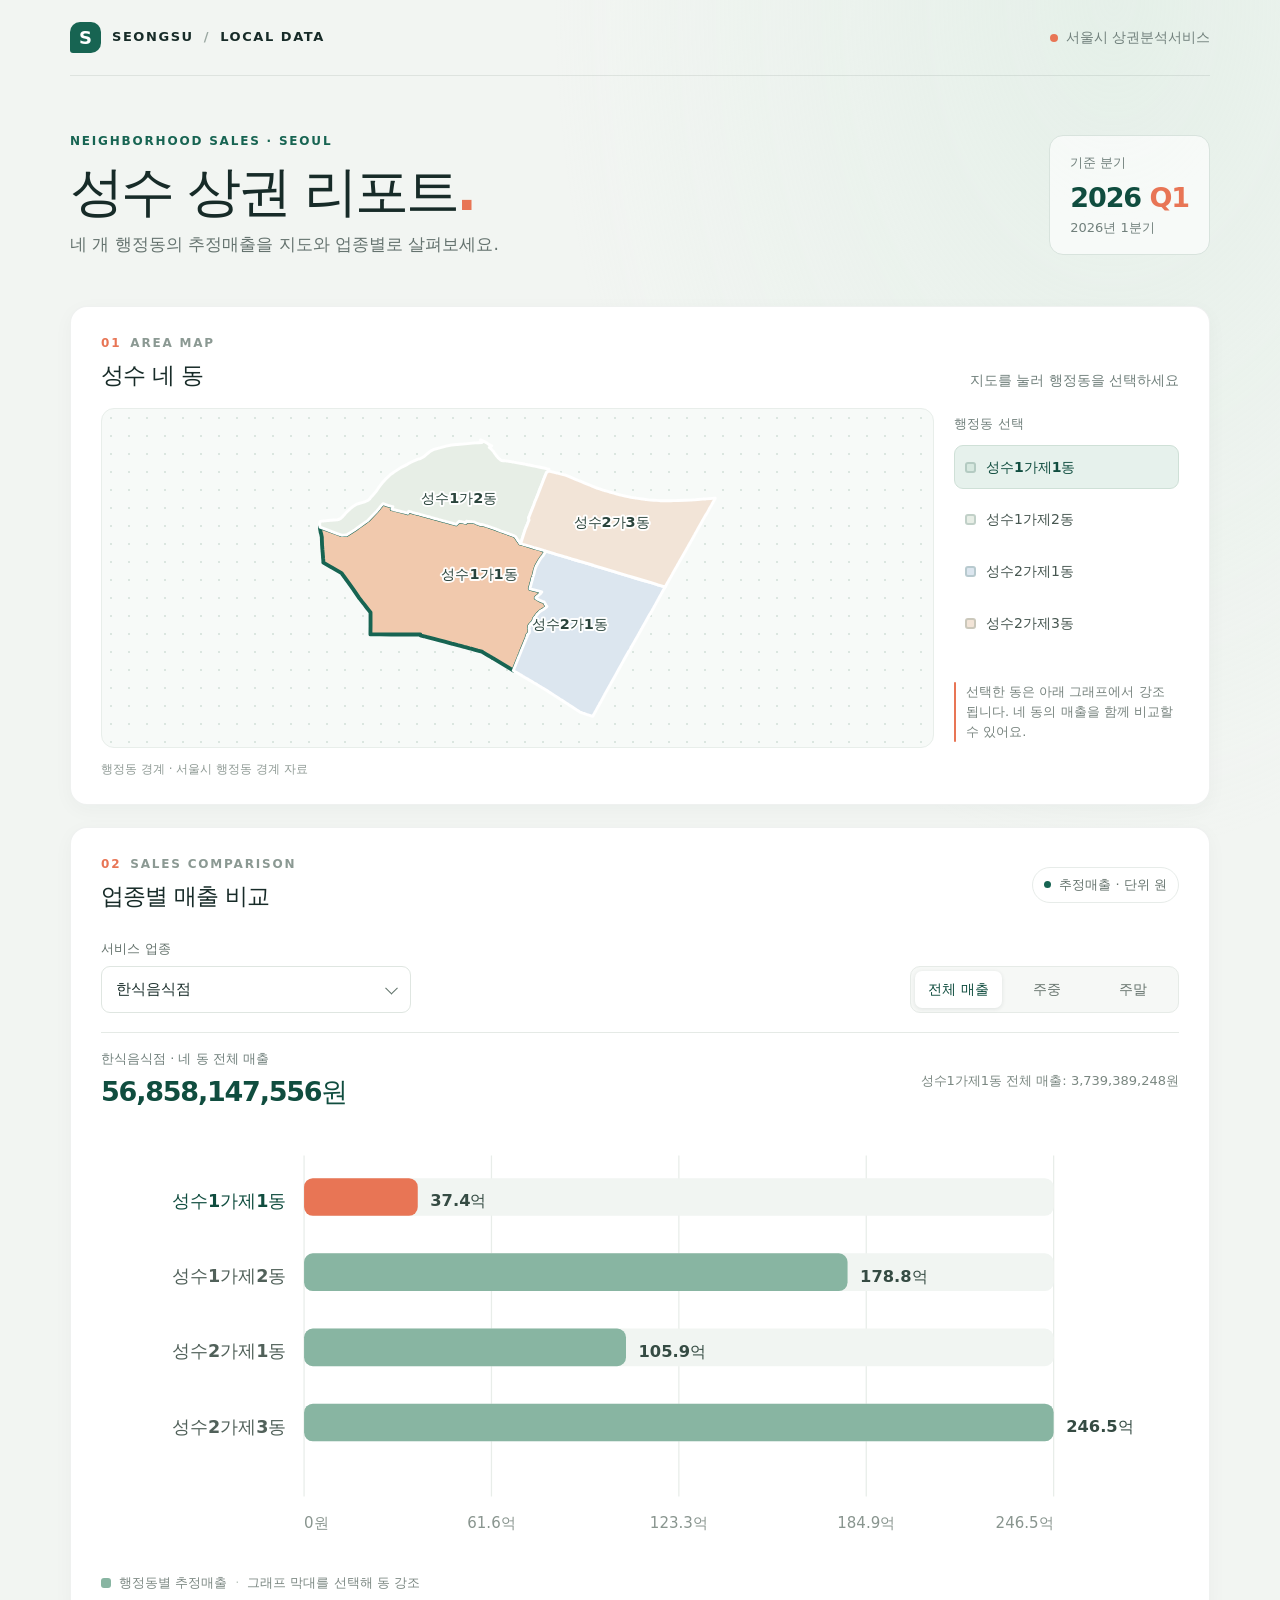
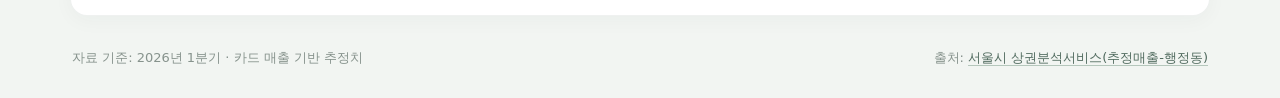
==== seongsu/index.html @ bf9fd745 "Add Seongsu sales dashboard" ====
<!doctype html>
<html lang="ko">
  <head>
    <meta charset="utf-8">
    <meta name="viewport" content="width=device-width, initial-scale=1">
    <meta name="theme-color" content="#f3f5f2">
    <meta name="description" content="서울시 상권분석서비스 추정매출로 보는 성수 네 행정동 상권">
    <title>성수 상권 리포트 · 2026 1분기</title>
    <link rel="stylesheet" href="styles.css">
    <script src="app.js" defer></script>
  </head>
  <body>
    <main class="page-shell">
      <header class="site-header">
        <a class="brand" href="#top" aria-label="성수 상권 리포트 처음으로">
          <span class="brand-mark" aria-hidden="true">S</span>
          <span>SEONGSU <span class="brand-divider">/</span> LOCAL DATA</span>
        </a>
        <div class="header-meta"><span class="live-dot" aria-hidden="true"></span> 서울시 상권분석서비스</div>
      </header>

      <section class="intro" id="top">
        <div>
          <p class="eyebrow">NEIGHBORHOOD SALES · SEOUL</p>
          <h1>성수 상권 리포트<span class="title-period">.</span></h1>
          <p class="intro-copy">네 개 행정동의 추정매출을 지도와 업종별로 살펴보세요.</p>
        </div>
        <div class="quarter-stamp">
          <span class="stamp-label">기준 분기</span>
          <strong>2026 <span>Q1</span></strong>
          <span class="stamp-caption">2026년 1분기</span>
        </div>
      </section>

      <section class="panel map-panel" aria-labelledby="map-title">
        <div class="panel-heading">
          <div>
            <p class="section-kicker">01 <span>AREA MAP</span></p>
            <h2 id="map-title">성수 네 동</h2>
          </div>
          <p class="panel-hint">지도를 눌러 행정동을 선택하세요</p>
        </div>
        <div class="map-layout">
          <div class="map-frame" id="map-frame">
            <div class="map-loading" id="map-loading">행정동 경계를 불러오는 중</div>
            <svg id="neighborhood-map" class="neighborhood-map" role="group" aria-label="성수 네 행정동 경계 지도" viewBox="0 0 860 350" hidden></svg>
          </div>
          <aside class="map-aside">
            <p class="aside-label">행정동 선택</p>
            <div class="area-list" id="area-list" aria-label="행정동 목록"></div>
            <div class="selected-area-note">
              <span class="note-rule"></span>
              <p>선택한 동은 아래 그래프에서 강조됩니다. 네 동의 매출을 함께 비교할 수 있어요.</p>
            </div>
          </aside>
        </div>
        <p class="map-credit">행정동 경계 · 서울시 행정동 경계 자료</p>
      </section>

      <section class="panel chart-panel" aria-labelledby="chart-title">
        <div class="panel-heading chart-heading">
          <div>
            <p class="section-kicker">02 <span>SALES COMPARISON</span></p>
            <h2 id="chart-title">업종별 매출 비교</h2>
          </div>
          <div class="data-badge"><span class="badge-dot"></span> 추정매출 · 단위 원</div>
        </div>

        <div class="control-row">
          <label class="industry-control" for="industry-select">
            <span>서비스 업종</span>
            <span class="select-wrap">
              <select id="industry-select" aria-label="서비스 업종 선택"></select>
            </span>
          </label>
          <div class="metric-tabs" role="tablist" aria-label="매출 구분">
            <button class="metric-tab is-active" type="button" role="tab" aria-selected="true" data-metric="total">전체 매출</button>
            <button class="metric-tab" type="button" role="tab" aria-selected="false" data-metric="weekday">주중</button>
            <button class="metric-tab" type="button" role="tab" aria-selected="false" data-metric="weekend">주말</button>
          </div>
        </div>

        <div class="chart-summary" aria-live="polite">
          <div>
            <p class="summary-label" id="summary-label">선택 업종 · 네 동 합계</p>
            <p class="summary-value" id="summary-value">—</p>
          </div>
          <p class="summary-caption" id="summary-caption">업종을 선택하면 행정동별 매출을 비교합니다.</p>
        </div>

        <div class="chart-scroll" id="chart-scroll">
          <svg id="sales-chart" class="sales-chart" role="img" aria-label="선택한 업종의 행정동별 추정매출 그래프" viewBox="0 0 860 350"></svg>
        </div>
        <div class="chart-legend"><span class="legend-swatch"></span> 행정동별 추정매출 <span class="legend-separator">·</span> 그래프 막대를 선택해 동 강조</div>
      </section>

      <footer class="site-footer">
        <p>자료 기준: 2026년 1분기 · 카드 매출 기반 추정치</p>
        <p>출처: <a href="https://data.seoul.go.kr/dataList/OA-22175/S/1/datasetView.do" target="_blank" rel="noreferrer">서울시 상권분석서비스(추정매출-행정동)</a></p>
      </footer>
    </main>
  </body>
</html>
---- seongsu/styles.css ----
:root {
  color-scheme: light;
  --ink: #172b28;
  --muted: #71807c;
  --line: #e5eae6;
  --paper: #ffffff;
  --canvas: #f2f5f2;
  --green: #176452;
  --green-dark: #104d3f;
  --green-soft: #e6f1ec;
  --orange: #e87555;
  --orange-soft: #fff0e9;
  --blue-soft: #eaf0f4;
  font-family: Inter, "Pretendard", "Apple SD Gothic Neo", "Noto Sans KR", system-ui, sans-serif;
  font-synthesis: none;
  text-rendering: optimizeLegibility;
}

* { box-sizing: border-box; }

html { min-width: 320px; background: var(--canvas); scroll-behavior: smooth; }

body {
  margin: 0;
  color: var(--ink);
  background:
    radial-gradient(ellipse at 87% 0%, rgba(217, 235, 224, .52), transparent 35rem),
    var(--canvas);
  font-size: 16px;
  line-height: 1.55;
}

button, select { font: inherit; }
button:focus-visible, select:focus-visible, a:focus-visible, .map-area:focus-visible { outline: 3px solid #ef946e; outline-offset: 3px; }

.page-shell { width: min(1140px, calc(100% - 48px)); margin: 0 auto; }

.site-header {
  height: 76px;
  display: flex;
  align-items: center;
  justify-content: space-between;
  border-bottom: 1px solid rgba(23, 43, 40, .09);
}

.brand { display: inline-flex; align-items: center; gap: 11px; color: var(--ink); font-size: 13px; font-weight: 800; letter-spacing: .12em; text-decoration: none; }
.brand-mark { display: grid; width: 31px; height: 31px; place-items: center; color: #fff; background: var(--green); border-radius: 10px 10px 10px 3px; font-size: 18px; font-weight: 700; letter-spacing: 0; }
.brand-divider { padding: 0 4px; color: #9ba8a2; }
.header-meta { display: flex; align-items: center; gap: 8px; color: var(--muted); font-size: 14px; }
.live-dot, .badge-dot { width: 8px; height: 8px; border-radius: 50%; background: var(--orange); }

.intro { min-height: 230px; padding: 51px 0 43px; display: flex; justify-content: space-between; align-items: center; gap: 24px; }
.eyebrow, .section-kicker { margin: 0; color: var(--green); font-size: 12px; font-weight: 800; letter-spacing: .15em; }
h1 { margin: 10px 0 8px; color: var(--ink); font-size: clamp(36px, 5vw, 54px); line-height: 1.15; letter-spacing: -.06em; }
.title-period { color: var(--orange); }
.intro-copy { margin: 0; color: #65736f; font-size: 17px; }
.quarter-stamp { min-width: 156px; padding: 17px 20px 15px; border: 1px solid #d8e3dd; border-radius: 14px; background: rgba(255,255,255,.65); display: flex; flex-direction: column; }
.stamp-label, .stamp-caption { color: var(--muted); font-size: 13px; }
.quarter-stamp strong { margin: 3px 0 0; color: var(--green-dark); font-size: 27px; letter-spacing: -.04em; }
.quarter-stamp strong span { color: var(--orange); }

.panel { margin-bottom: 22px; padding: 27px 30px 25px; border: 1px solid rgba(31, 57, 49, .07); border-radius: 17px; background: var(--paper); box-shadow: 0 5px 20px rgba(32, 60, 50, .035); }
.panel-heading { display: flex; align-items: flex-end; justify-content: space-between; gap: 20px; }
.section-kicker { display: flex; align-items: center; gap: 9px; color: var(--orange); }
.section-kicker span { color: #8b9993; }
h2 { margin: 5px 0 0; font-size: 23px; letter-spacing: -.045em; }
.panel-hint { margin: 0 0 2px; color: var(--muted); font-size: 14px; }
.map-layout { display: grid; grid-template-columns: minmax(0, 1fr) 225px; gap: 20px; align-items: stretch; margin-top: 15px; }
.map-frame { min-height: 325px; display: grid; place-items: center; overflow: hidden; border: 1px solid #e8eeea; border-radius: 13px; background-color: #f7faf8; background-image: radial-gradient(#dbe6e0 1px, transparent 1px); background-size: 18px 18px; }
.neighborhood-map { display: block; width: 100%; height: auto; max-height: 350px; }
.map-loading { color: var(--muted); font-size: 14px; }
.map-area { cursor: pointer; transition: fill .18s ease, stroke .18s ease, opacity .18s ease; }
.map-area:hover { filter: brightness(.96); }
.map-label { fill: #29433b; font-size: 15px; font-weight: 750; paint-order: stroke; stroke: rgba(255,255,255,.94); stroke-width: 4px; stroke-linejoin: round; pointer-events: none; }
.map-label.is-small { font-size: 13px; }
.map-aside { display: flex; flex-direction: column; padding: 6px 0; }
.aside-label { margin: 0 0 11px; color: var(--muted); font-size: 13px; font-weight: 700; }
.area-list { display: grid; gap: 8px; }
.area-button { width: 100%; min-height: 44px; display: flex; align-items: center; gap: 10px; padding: 8px 10px; border: 1px solid transparent; border-radius: 9px; color: #465650; background: transparent; text-align: left; cursor: pointer; font-size: 14px; transition: background .15s ease, border-color .15s ease; }
.area-button:hover { background: #f5f8f6; }
.area-button.is-selected { border-color: #cfe0d7; background: var(--green-soft); color: var(--green-dark); font-weight: 750; }
.area-swatch { width: 11px; height: 11px; flex: 0 0 auto; border: 2px solid rgba(27,76,61,.18); border-radius: 3px; }
.selected-area-note { display: flex; gap: 10px; margin-top: auto; padding: 20px 4px 0 0; color: #78847f; font-size: 13px; }
.selected-area-note p { margin: 0; }
.note-rule { width: 2px; flex: 0 0 auto; align-self: stretch; background: var(--orange); border-radius: 2px; }
.map-credit { margin: 12px 0 0; color: #909b96; font-size: 12px; }

.chart-panel { padding-bottom: 22px; }
.chart-heading { align-items: center; }
.data-badge { display: inline-flex; align-items: center; gap: 8px; padding: 7px 11px; border: 1px solid #e7ece9; border-radius: 999px; color: #66746e; font-size: 13px; }
.badge-dot { width: 7px; height: 7px; background: var(--green); }
.control-row { display: flex; justify-content: space-between; align-items: flex-end; gap: 22px; margin-top: 25px; padding-bottom: 19px; border-bottom: 1px solid var(--line); }
.industry-control { width: min(310px, 100%); display: grid; gap: 7px; color: #65736d; font-size: 13px; font-weight: 700; }
.select-wrap { position: relative; }
.select-wrap::after { content: ""; position: absolute; top: 50%; right: 15px; width: 8px; height: 8px; border-right: 1.7px solid #61736b; border-bottom: 1.7px solid #61736b; transform: translateY(-70%) rotate(45deg); pointer-events: none; }
select { width: 100%; min-height: 47px; appearance: none; padding: 0 42px 0 14px; border: 1px solid #dfe6e1; border-radius: 9px; color: var(--ink); background: #fff; font-size: 15px; font-weight: 650; cursor: pointer; }
.metric-tabs { display: inline-flex; gap: 4px; padding: 4px; border: 1px solid #e6ebe7; border-radius: 10px; background: #f6f8f6; }
.metric-tab { min-width: 82px; min-height: 37px; padding: 0 13px; border: 0; border-radius: 7px; color: #68756f; background: transparent; cursor: pointer; font-size: 14px; font-weight: 700; transition: color .15s ease, background .15s ease, box-shadow .15s ease; }
.metric-tab.is-active { color: var(--green-dark); background: #fff; box-shadow: 0 1px 4px rgba(23,43,40,.1); }
.chart-summary { min-height: 95px; display: flex; align-items: center; justify-content: space-between; gap: 20px; }
.summary-label { margin: 0 0 1px; color: var(--muted); font-size: 13px; }
.summary-value { margin: 0; color: var(--green-dark); font-size: 27px; font-weight: 780; letter-spacing: -.045em; }
.summary-caption { max-width: 360px; margin: 0; color: #7a8781; font-size: 13px; text-align: right; }
.chart-scroll { width: 100%; overflow-x: auto; overscroll-behavior-inline: contain; }
.sales-chart { display: block; width: 100%; min-width: 650px; height: auto; overflow: visible; }
.axis-line { stroke: #e8ede9; stroke-width: 1; }
.axis-label { fill: #89958f; font-size: 12px; }
.bar-track { fill: #f1f5f2; }
.bar-value { fill: #354b43; font-size: 13px; font-weight: 750; }
.bar-label { fill: #51615a; font-size: 14px; font-weight: 650; }
.bar-label.is-selected { fill: var(--green-dark); font-weight: 800; }
.bar-fill { fill: #88b5a2; cursor: pointer; transition: fill .16s ease; }
.bar-fill.is-selected { fill: var(--orange); }
.chart-legend { display: flex; align-items: center; gap: 8px; margin-top: 6px; color: #7d8984; font-size: 13px; }
.legend-swatch { width: 10px; height: 10px; border-radius: 3px; background: #88b5a2; }
.legend-separator { color: #c0c9c3; }
.empty-chart { fill: #85918b; font-size: 15px; }

.site-footer { display: flex; justify-content: space-between; gap: 16px; padding: 10px 2px 30px; color: #87938d; font-size: 13px; }
.site-footer p { margin: 0; }
.site-footer a { color: #526c60; text-decoration-color: #b5c7bc; text-underline-offset: 3px; }
.site-footer a:hover { color: var(--green-dark); }

@media (max-width: 760px) {
  .page-shell { width: min(100% - 28px, 600px); }
  .site-header { height: 64px; }
  .brand { gap: 8px; font-size: 11px; }
  .brand-mark { width: 28px; height: 28px; }
  .header-meta { font-size: 12px; }
  .intro { min-height: auto; padding: 38px 0 28px; align-items: flex-start; }
  h1 { font-size: clamp(34px, 9vw, 46px); }
  .intro-copy { max-width: 360px; font-size: 15px; }
  .quarter-stamp { min-width: 112px; padding: 12px 13px; }
  .quarter-stamp strong { font-size: 22px; }
  .stamp-label, .stamp-caption { font-size: 12px; }
  .panel { padding: 21px 17px 19px; border-radius: 14px; }
  .map-layout { grid-template-columns: 1fr; gap: 13px; }
  .map-frame { min-height: 250px; }
  .map-aside { padding: 0; }
  .area-list { grid-template-columns: repeat(2, minmax(0, 1fr)); }
  .selected-area-note { margin-top: 12px; padding-top: 5px; }
  .map-credit { margin-top: 10px; }
  .panel-hint { max-width: 132px; text-align: right; font-size: 12px; }
  .control-row { align-items: stretch; flex-direction: column; gap: 14px; margin-top: 20px; }
  .industry-control { width: 100%; }
  .metric-tabs { width: 100%; }
  .metric-tab { min-width: 0; flex: 1; padding: 0 8px; }
  .chart-heading { align-items: flex-start; }
  .data-badge { padding: 6px 8px; font-size: 12px; white-space: nowrap; }
  .chart-summary { min-height: 88px; align-items: flex-start; flex-direction: column; justify-content: center; gap: 0; }
  .summary-value { font-size: 24px; }
  .summary-caption { text-align: left; }
  .site-footer { flex-direction: column; gap: 5px; font-size: 12px; }
}

@media (max-width: 430px) {
  .header-meta { gap: 5px; font-size: 11px; }
  .intro { gap: 12px; }
  .quarter-stamp { min-width: 101px; }
  .map-frame { min-height: 205px; display: block; overflow-x: auto; }
  .neighborhood-map { min-width: 540px; }
  .section-kicker { font-size: 11px; }
  h2 { font-size: 20px; }
}
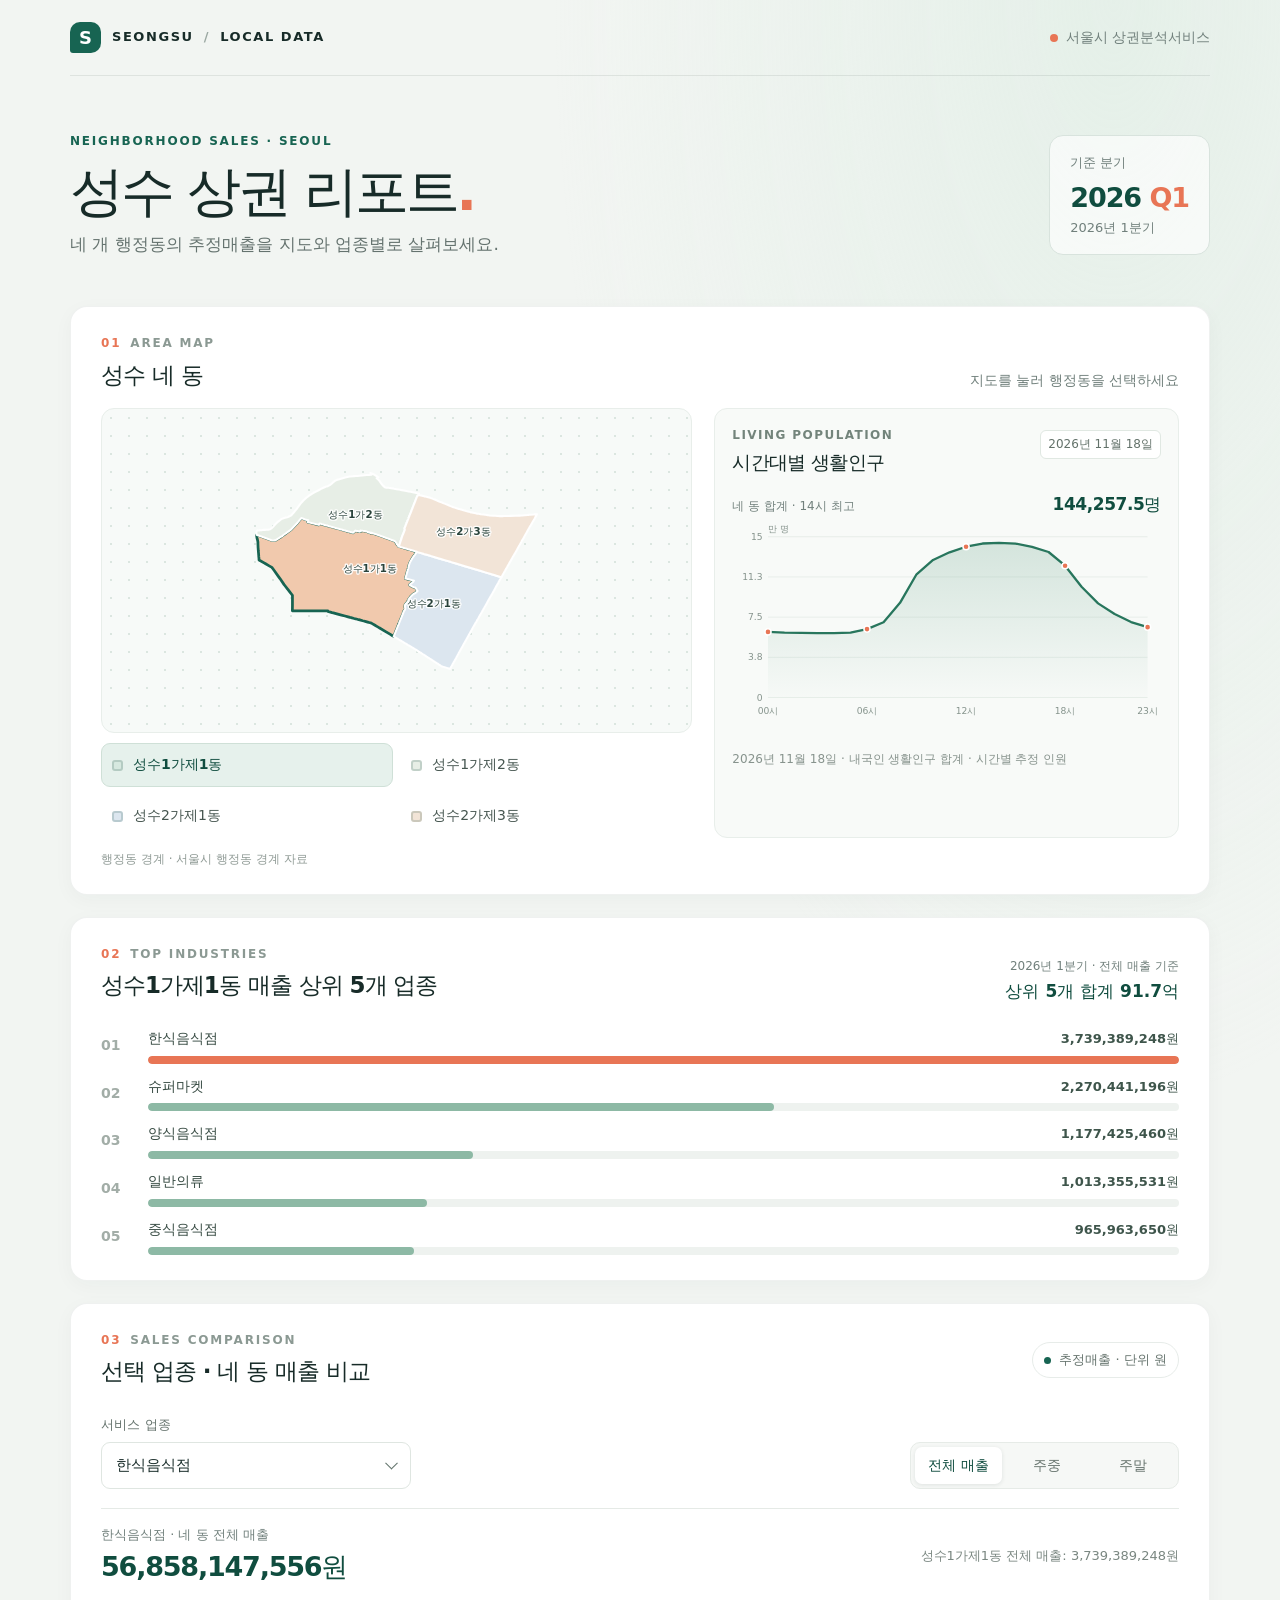
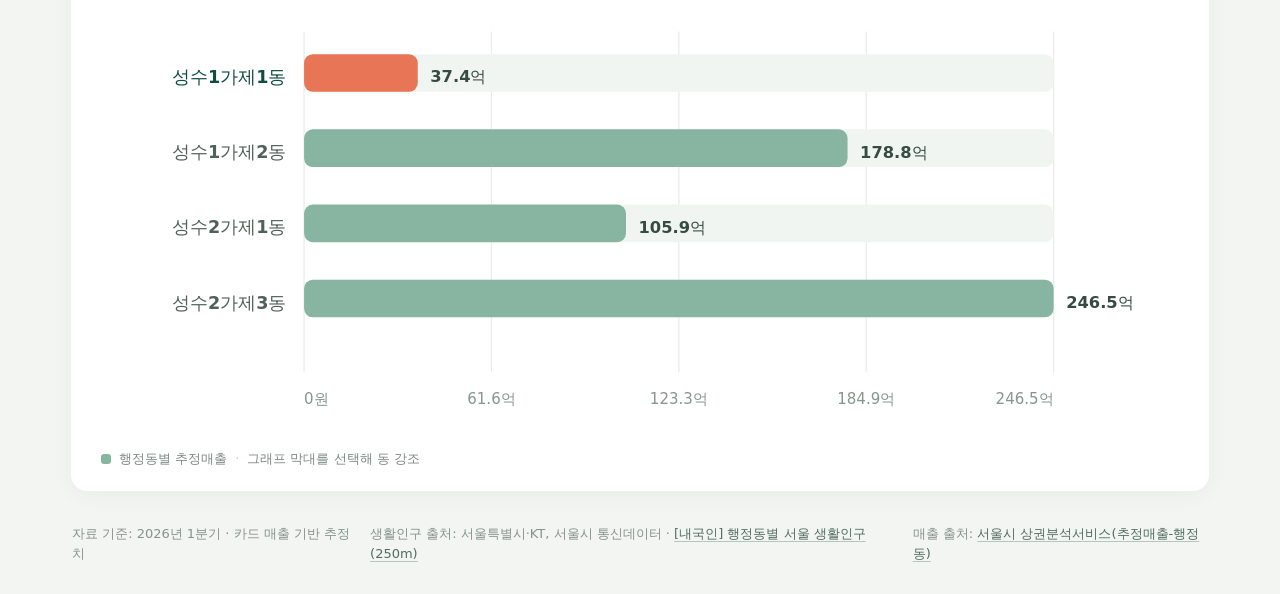
==== commit 1d348f8d: "Add Seongsu living population insights" ====
--- a/seongsu/index.html
+++ b/seongsu/index.html
@@ -41,27 +41,54 @@
           <p class="panel-hint">지도를 눌러 행정동을 선택하세요</p>
         </div>
         <div class="map-layout">
-          <div class="map-frame" id="map-frame">
-            <div class="map-loading" id="map-loading">행정동 경계를 불러오는 중</div>
-            <svg id="neighborhood-map" class="neighborhood-map" role="group" aria-label="성수 네 행정동 경계 지도" viewBox="0 0 860 350" hidden></svg>
+          <div class="map-column">
+            <div class="map-frame" id="map-frame">
+              <div class="map-loading" id="map-loading">행정동 경계를 불러오는 중</div>
+              <svg id="neighborhood-map" class="neighborhood-map" role="group" aria-label="성수 네 행정동 경계 지도" viewBox="0 0 860 350" hidden></svg>
+            </div>
+            <div class="area-list" id="area-list" aria-label="행정동 목록"></div>
           </div>
-          <aside class="map-aside">
-            <p class="aside-label">행정동 선택</p>
-            <div class="area-list" id="area-list" aria-label="행정동 목록"></div>
-            <div class="selected-area-note">
-              <span class="note-rule"></span>
-              <p>선택한 동은 아래 그래프에서 강조됩니다. 네 동의 매출을 함께 비교할 수 있어요.</p>
+          <aside class="population-panel" aria-labelledby="population-title">
+            <div class="population-heading">
+              <div>
+                <p class="population-kicker">LIVING POPULATION</p>
+                <h3 id="population-title">시간대별 생활인구</h3>
+              </div>
+              <span class="population-date" id="population-date">자료 확인 중</span>
             </div>
+            <div class="population-stat">
+              <span id="population-stat-label">선택 동 · 하루 최대</span>
+              <strong id="population-stat-value">—</strong>
+            </div>
+            <div class="population-chart-wrap">
+              <svg id="population-chart" class="population-chart" role="img" aria-label="성수 네 행정동의 시간대별 생활인구 추이" viewBox="0 0 560 285"></svg>
+            </div>
+            <div class="population-legend" id="population-legend" aria-label="행정동 범례"></div>
+            <p class="population-note" id="population-note">내국인 생활인구 합계 · 시간별 추정 인원</p>
           </aside>
         </div>
         <p class="map-credit">행정동 경계 · 서울시 행정동 경계 자료</p>
       </section>
 
+      <section class="panel top-industries-panel" aria-labelledby="top-industries-title">
+        <div class="panel-heading">
+          <div>
+            <p class="section-kicker">02 <span>TOP INDUSTRIES</span></p>
+            <h2 id="top-industries-title"><span id="top-area-name">성수1가제1동</span> 매출 상위 5개 업종</h2>
+          </div>
+          <div class="top5-meta">
+            <span id="top5-period">2026년 1분기 · 전체 매출 기준</span>
+            <strong id="top5-total">—</strong>
+          </div>
+        </div>
+        <div class="top-industry-list" id="top-industry-list" aria-live="polite"></div>
+      </section>
+
       <section class="panel chart-panel" aria-labelledby="chart-title">
         <div class="panel-heading chart-heading">
           <div>
-            <p class="section-kicker">02 <span>SALES COMPARISON</span></p>
-            <h2 id="chart-title">업종별 매출 비교</h2>
+            <p class="section-kicker">03 <span>SALES COMPARISON</span></p>
+            <h2 id="chart-title">선택 업종 · 네 동 매출 비교</h2>
           </div>
           <div class="data-badge"><span class="badge-dot"></span> 추정매출 · 단위 원</div>
         </div>
@@ -96,7 +123,8 @@
 
       <footer class="site-footer">
         <p>자료 기준: 2026년 1분기 · 카드 매출 기반 추정치</p>
-        <p>출처: <a href="https://data.seoul.go.kr/dataList/OA-22175/S/1/datasetView.do" target="_blank" rel="noreferrer">서울시 상권분석서비스(추정매출-행정동)</a></p>
+        <p>생활인구 출처: 서울특별시·KT, 서울시 통신데이터 · <a href="https://data.seoul.go.kr/dataList/OA-23016/S/1/datasetView.do" target="_blank" rel="noreferrer">[내국인] 행정동별 서울 생활인구(250m)</a></p>
+        <p>매출 출처: <a href="https://data.seoul.go.kr/dataList/OA-22175/S/1/datasetView.do" target="_blank" rel="noreferrer">서울시 상권분석서비스(추정매출-행정동)</a></p>
       </footer>
     </main>
   </body>
--- a/seongsu/styles.css
+++ b/seongsu/styles.css
@@ -65,7 +65,8 @@
 .section-kicker span { color: #8b9993; }
 h2 { margin: 5px 0 0; font-size: 23px; letter-spacing: -.045em; }
 .panel-hint { margin: 0 0 2px; color: var(--muted); font-size: 14px; }
-.map-layout { display: grid; grid-template-columns: minmax(0, 1fr) 225px; gap: 20px; align-items: stretch; margin-top: 15px; }
+.map-layout { display: grid; grid-template-columns: minmax(0, 1.12fr) minmax(350px, .88fr); gap: 22px; align-items: stretch; margin-top: 15px; }
+.map-column { min-width: 0; }
 .map-frame { min-height: 325px; display: grid; place-items: center; overflow: hidden; border: 1px solid #e8eeea; border-radius: 13px; background-color: #f7faf8; background-image: radial-gradient(#dbe6e0 1px, transparent 1px); background-size: 18px 18px; }
 .neighborhood-map { display: block; width: 100%; height: auto; max-height: 350px; }
 .map-loading { color: var(--muted); font-size: 14px; }
@@ -73,17 +74,45 @@
 .map-area:hover { filter: brightness(.96); }
 .map-label { fill: #29433b; font-size: 15px; font-weight: 750; paint-order: stroke; stroke: rgba(255,255,255,.94); stroke-width: 4px; stroke-linejoin: round; pointer-events: none; }
 .map-label.is-small { font-size: 13px; }
-.map-aside { display: flex; flex-direction: column; padding: 6px 0; }
-.aside-label { margin: 0 0 11px; color: var(--muted); font-size: 13px; font-weight: 700; }
-.area-list { display: grid; gap: 8px; }
+.area-list { display: grid; grid-template-columns: repeat(2, minmax(0, 1fr)); gap: 7px; margin-top: 10px; }
 .area-button { width: 100%; min-height: 44px; display: flex; align-items: center; gap: 10px; padding: 8px 10px; border: 1px solid transparent; border-radius: 9px; color: #465650; background: transparent; text-align: left; cursor: pointer; font-size: 14px; transition: background .15s ease, border-color .15s ease; }
 .area-button:hover { background: #f5f8f6; }
 .area-button.is-selected { border-color: #cfe0d7; background: var(--green-soft); color: var(--green-dark); font-weight: 750; }
 .area-swatch { width: 11px; height: 11px; flex: 0 0 auto; border: 2px solid rgba(27,76,61,.18); border-radius: 3px; }
-.selected-area-note { display: flex; gap: 10px; margin-top: auto; padding: 20px 4px 0 0; color: #78847f; font-size: 13px; }
-.selected-area-note p { margin: 0; }
-.note-rule { width: 2px; flex: 0 0 auto; align-self: stretch; background: var(--orange); border-radius: 2px; }
+.population-panel { min-width: 0; padding: 17px 17px 13px; border: 1px solid #e8eeea; border-radius: 13px; background: #f8faf8; }
+.population-heading { display: flex; align-items: flex-start; justify-content: space-between; gap: 12px; }
+.population-kicker { margin: 0; color: #73847b; font-size: 12px; font-weight: 800; letter-spacing: .12em; }
+.population-heading h3 { margin: 3px 0 0; color: var(--ink); font-size: 19px; letter-spacing: -.04em; }
+.population-date { margin-top: 4px; padding: 4px 7px; border: 1px solid #e0e8e2; border-radius: 6px; color: #63726a; background: #fff; font-size: 12px; white-space: nowrap; }
+.population-stat { display: flex; align-items: baseline; justify-content: space-between; gap: 8px; margin: 14px 0 0; }
+.population-stat span { color: var(--muted); font-size: 12px; }
+.population-stat strong { color: var(--green-dark); font-size: 17px; letter-spacing: -.025em; }
+.population-chart-wrap { width: 100%; overflow: hidden; margin-top: 5px; }
+.population-chart { display: block; width: 100%; height: auto; overflow: visible; }
+.population-axis { stroke: #e3eae5; stroke-width: 1; }
+.population-axis-label { fill: #84928b; font-size: 12px; }
+.population-line { fill: none; stroke-width: 1.7; stroke-linecap: round; stroke-linejoin: round; opacity: .66; transition: opacity .16s ease, stroke-width .16s ease; }
+.population-line.is-selected { stroke-width: 3.5; opacity: 1; }
+.population-point { stroke: #fff; stroke-width: 1.5; }
+.population-legend { display: flex; flex-wrap: wrap; gap: 5px 9px; margin-top: 1px; }
+.population-legend-item { display: inline-flex; align-items: center; gap: 5px; color: #64736b; font-size: 12px; white-space: nowrap; }
+.population-legend-swatch { width: 8px; height: 8px; border-radius: 50%; }
+.population-note { margin: 8px 0 0; color: #87938d; font-size: 12px; }
 .map-credit { margin: 12px 0 0; color: #909b96; font-size: 12px; }
+
+.top5-meta { display: grid; justify-items: end; gap: 2px; color: var(--muted); font-size: 12px; }
+.top5-meta strong { color: var(--green-dark); font-size: 17px; }
+.top-industry-list { display: grid; gap: 12px; margin-top: 24px; }
+.top-industry-row { display: grid; grid-template-columns: 35px minmax(0, 1fr); gap: 12px; align-items: center; }
+.top-rank { color: #a2ada7; font-size: 14px; font-weight: 800; font-variant-numeric: tabular-nums; }
+.top-industry-content { min-width: 0; }
+.top-industry-labels { display: flex; align-items: baseline; justify-content: space-between; gap: 14px; margin-bottom: 6px; }
+.top-industry-name { overflow: hidden; color: #364a42; font-size: 14px; font-weight: 700; text-overflow: ellipsis; white-space: nowrap; }
+.top-industry-value { flex: 0 0 auto; color: #3e554b; font-size: 13px; font-weight: 750; font-variant-numeric: tabular-nums; }
+.top-bar-track { height: 8px; overflow: hidden; border-radius: 99px; background: #eef2ef; }
+.top-bar-fill { height: 100%; border-radius: inherit; background: #8db9a5; }
+.top-industry-row:first-child .top-bar-fill { background: var(--orange); }
+.top-empty { margin: 0; padding: 20px 0; color: var(--muted); }
 
 .chart-panel { padding-bottom: 22px; }
 .chart-heading { align-items: center; }
@@ -134,11 +163,11 @@
   .quarter-stamp strong { font-size: 22px; }
   .stamp-label, .stamp-caption { font-size: 12px; }
   .panel { padding: 21px 17px 19px; border-radius: 14px; }
-  .map-layout { grid-template-columns: 1fr; gap: 13px; }
+  .map-layout { grid-template-columns: 1fr; gap: 15px; }
   .map-frame { min-height: 250px; }
-  .map-aside { padding: 0; }
   .area-list { grid-template-columns: repeat(2, minmax(0, 1fr)); }
-  .selected-area-note { margin-top: 12px; padding-top: 5px; }
+  .population-panel { padding: 15px 13px 12px; }
+  .population-chart { max-height: 265px; }
   .map-credit { margin-top: 10px; }
   .panel-hint { max-width: 132px; text-align: right; font-size: 12px; }
   .control-row { align-items: stretch; flex-direction: column; gap: 14px; margin-top: 20px; }
@@ -150,6 +179,9 @@
   .chart-summary { min-height: 88px; align-items: flex-start; flex-direction: column; justify-content: center; gap: 0; }
   .summary-value { font-size: 24px; }
   .summary-caption { text-align: left; }
+  .top5-meta { text-align: right; }
+  .top5-meta span { max-width: 135px; }
+  .top-industry-list { gap: 14px; margin-top: 18px; }
   .site-footer { flex-direction: column; gap: 5px; font-size: 12px; }
 }
 
